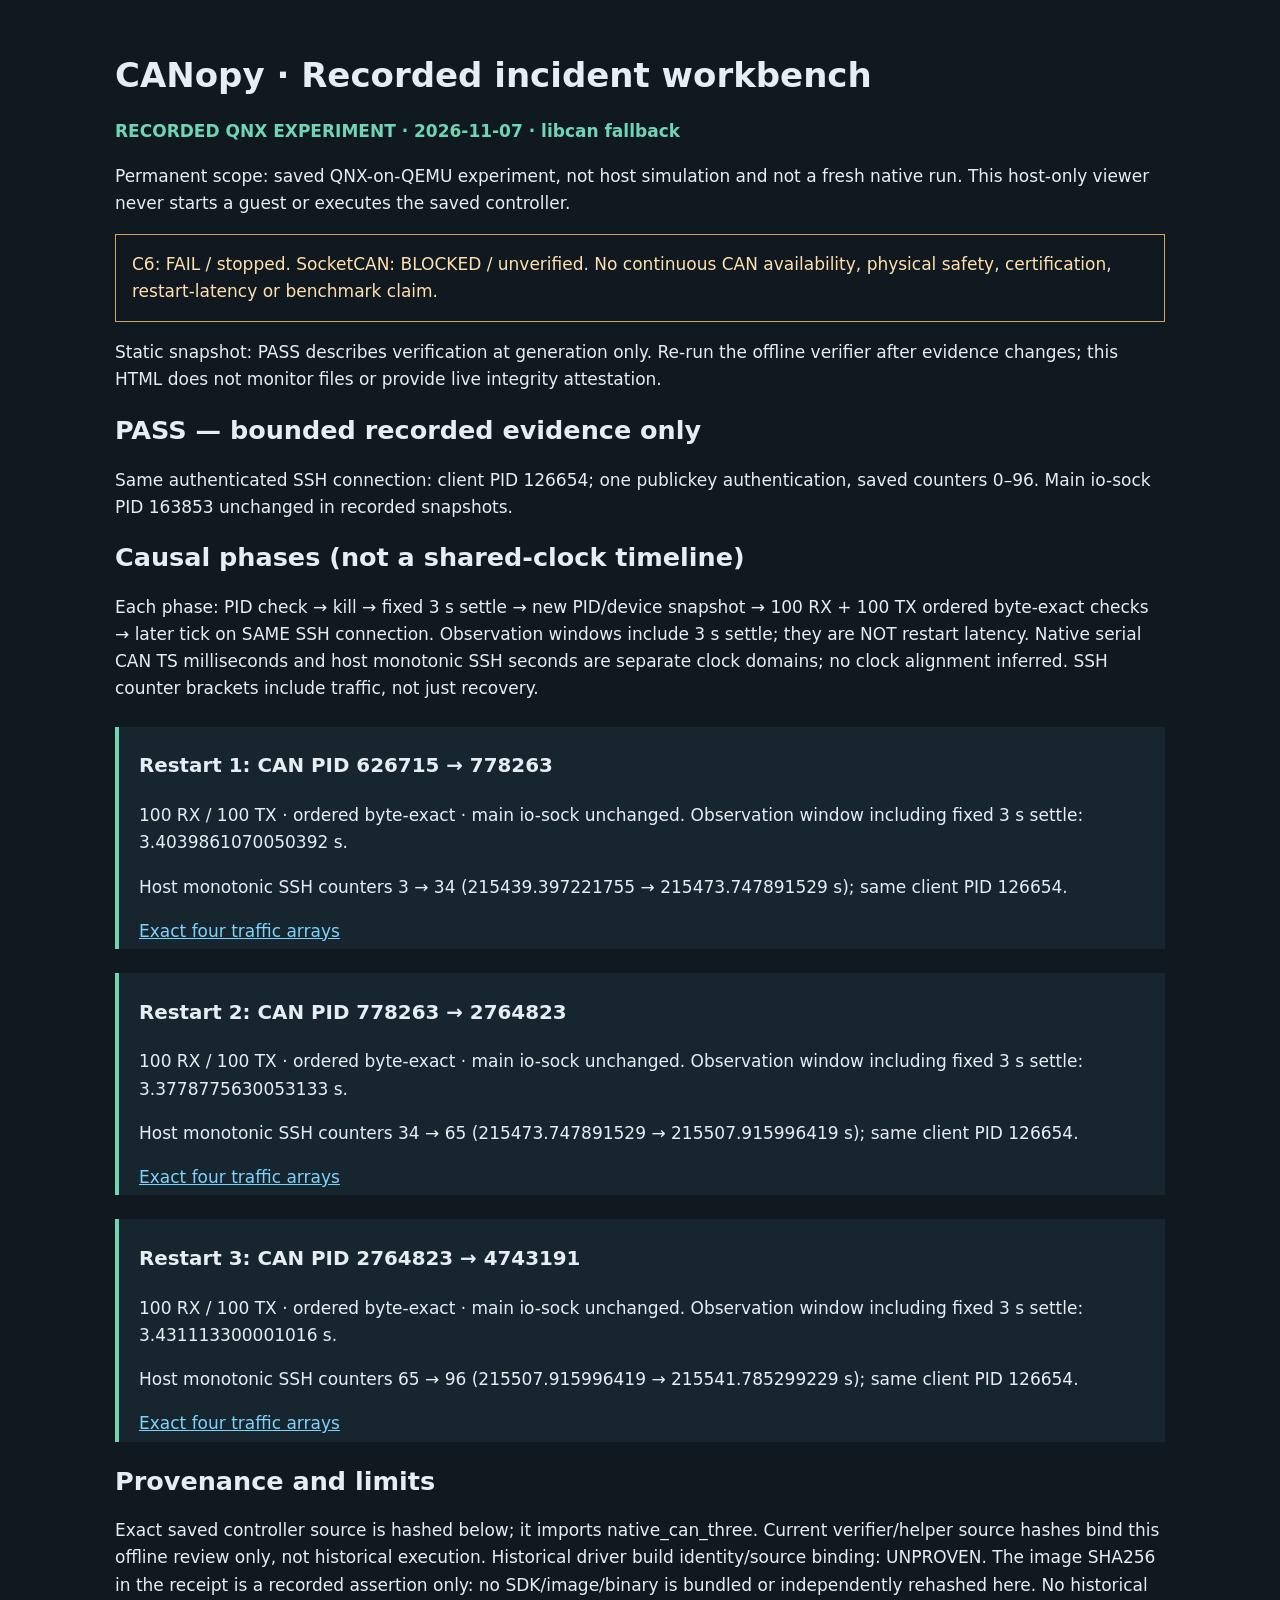
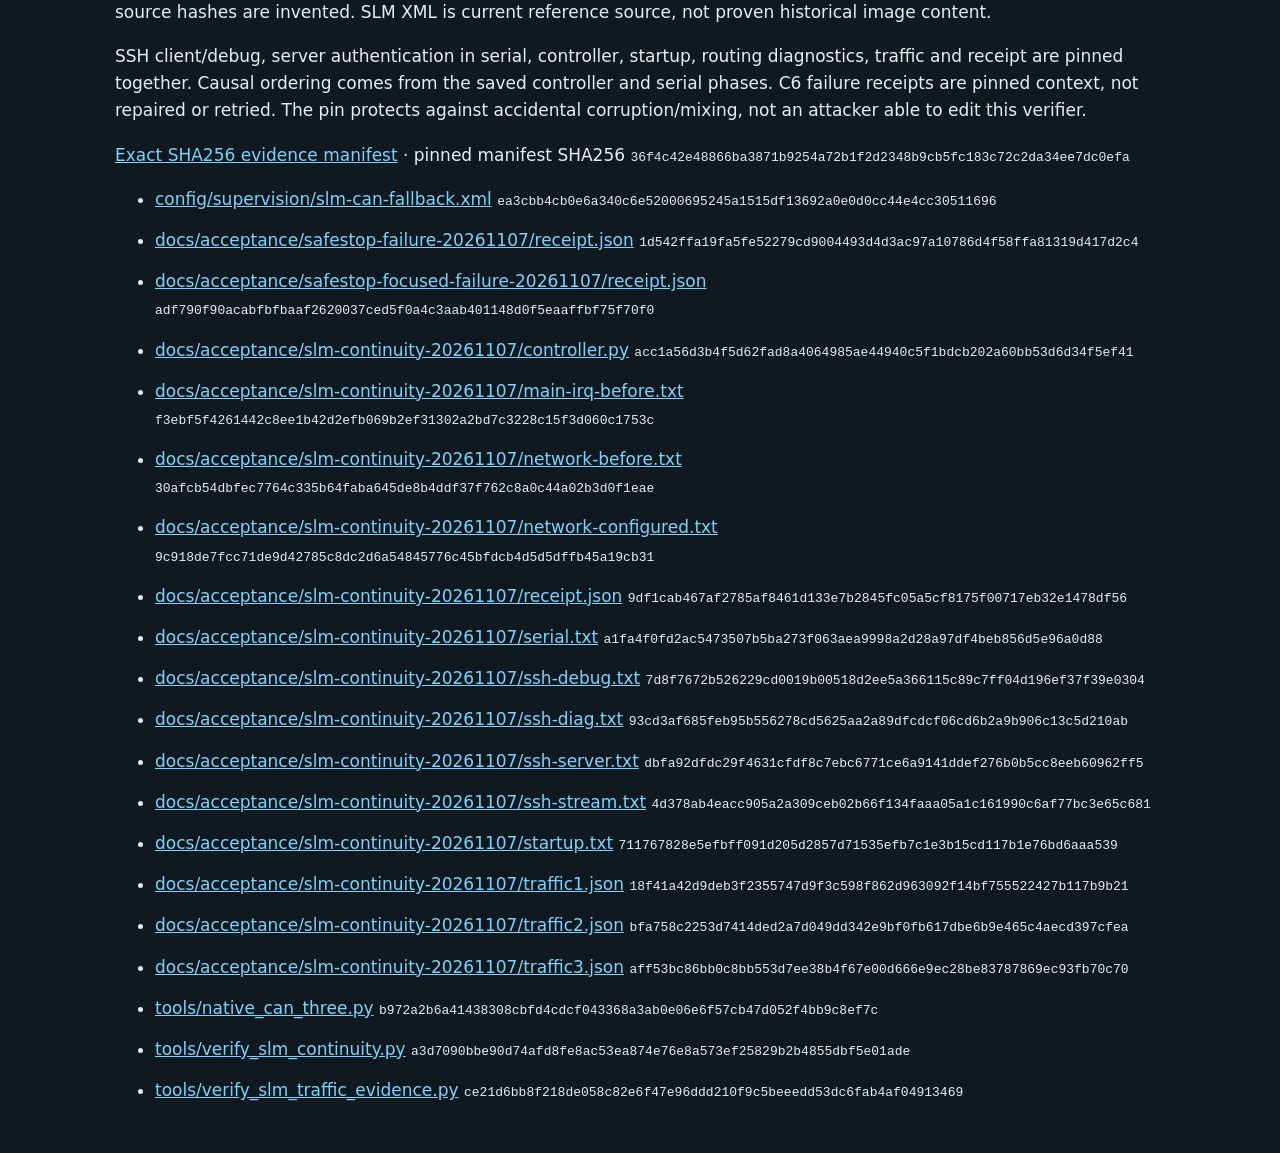
==== docs/workbench/index.html @ f3b4fb09 "feat: add pinned offline recorded incident workbench" ====
<!doctype html><html lang="en"><head><meta charset="utf-8">
<meta name="viewport" content="width=device-width,initial-scale=1">
<meta http-equiv="Content-Security-Policy" content="default-src 'none'; style-src 'unsafe-inline'; base-uri 'none'; form-action 'none'">
<title>CANopy recorded incident workbench</title><style>
body{background:#101820;color:#e6edf3;font:17px/1.6 system-ui,sans-serif;max-width:1050px;margin:auto;padding:32px}h1,h2{line-height:1.2}a{color:#7dd3fc}section{border-left:4px solid #70d6b2;padding:4px 20px;margin:24px 0;background:#17252e}.warning{border:1px solid #d5a45f;padding:16px;color:#ffe1ae}.tag{color:#70d6b2;font-weight:bold}code{overflow-wrap:anywhere;font-size:13px}li{margin:14px 0}pre{white-space:pre-wrap;overflow-wrap:anywhere}
</style></head><body><h1>CANopy · Recorded incident workbench</h1>
<p class="tag">RECORDED QNX EXPERIMENT · 2026-11-07 · libcan fallback</p>
<p>Permanent scope: saved QNX-on-QEMU experiment, not host simulation and not a fresh native run. This host-only viewer never starts a guest or executes the saved controller.</p>
<p class="warning">C6: FAIL / stopped. SocketCAN: BLOCKED / unverified. No continuous CAN availability, physical safety, certification, restart-latency or benchmark claim.</p>
<p>Static snapshot: PASS describes verification at generation only. Re-run the offline verifier after evidence changes; this HTML does not monitor files or provide live integrity attestation.</p>
<h2>PASS — bounded recorded evidence only</h2>
<p>Same authenticated SSH connection: client PID 126654; one publickey authentication, saved counters 0–96. Main io-sock PID 163853 unchanged in recorded snapshots.</p>
<h2>Causal phases (not a shared-clock timeline)</h2>
<p>Each phase: PID check → kill → fixed 3 s settle → new PID/device snapshot → 100 RX + 100 TX ordered byte-exact checks → later tick on SAME SSH connection. Observation windows include 3 s settle; they are NOT restart latency. Native serial CAN TS milliseconds and host monotonic SSH seconds are separate clock domains; no clock alignment inferred. SSH counter brackets include traffic, not just recovery.</p>
<section><h3>Restart 1: CAN PID 626715 → 778263</h3>
<p>100 RX / 100 TX · ordered byte-exact · main io-sock unchanged. Observation window including fixed 3 s settle: 3.4039861070050392 s.</p>
<p>Host monotonic SSH counters 3 → 34 (215439.397221755 → 215473.747891529 s); same client PID 126654.</p>
<a href="../acceptance/slm-continuity-20261107/traffic1.json">Exact four traffic arrays</a>
</section>
<section><h3>Restart 2: CAN PID 778263 → 2764823</h3>
<p>100 RX / 100 TX · ordered byte-exact · main io-sock unchanged. Observation window including fixed 3 s settle: 3.3778775630053133 s.</p>
<p>Host monotonic SSH counters 34 → 65 (215473.747891529 → 215507.915996419 s); same client PID 126654.</p>
<a href="../acceptance/slm-continuity-20261107/traffic2.json">Exact four traffic arrays</a>
</section>
<section><h3>Restart 3: CAN PID 2764823 → 4743191</h3>
<p>100 RX / 100 TX · ordered byte-exact · main io-sock unchanged. Observation window including fixed 3 s settle: 3.431113300001016 s.</p>
<p>Host monotonic SSH counters 65 → 96 (215507.915996419 → 215541.785299229 s); same client PID 126654.</p>
<a href="../acceptance/slm-continuity-20261107/traffic3.json">Exact four traffic arrays</a>
</section>
<h2>Provenance and limits</h2>
<p>Exact saved controller source is hashed below; it imports native_can_three. Current verifier/helper source hashes bind this offline review only, not historical execution. Historical driver build identity/source binding: UNPROVEN. The image SHA256 in the receipt is a recorded assertion only: no SDK/image/binary is bundled or independently rehashed here. No historical source hashes are invented. SLM XML is current reference source, not proven historical image content.</p>
<p>SSH client/debug, server authentication in serial, controller, startup, routing diagnostics, traffic and receipt are pinned together. Causal ordering comes from the saved controller and serial phases. C6 failure receipts are pinned context, not repaired or retried. The pin protects against accidental corruption/mixing, not an attacker able to edit this verifier.</p>
<p><a href="recorded-manifest.json">Exact SHA256 evidence manifest</a> · pinned manifest SHA256 <code>36f4c42e48866ba3871b9254a72b1f2d2348b9cb5fc183c72c2da34ee7dc0efa</code></p>
<ul>
<li><a href="../../config/supervision/slm-can-fallback.xml">config/supervision/slm-can-fallback.xml</a> <code>ea3cbb4cb0e6a340c6e52000695245a1515df13692a0e0d0cc44e4cc30511696</code></li>
<li><a href="../acceptance/safestop-failure-20261107/receipt.json">docs/acceptance/safestop-failure-20261107/receipt.json</a> <code>1d542ffa19fa5fe52279cd9004493d4d3ac97a10786d4f58ffa81319d417d2c4</code></li>
<li><a href="../acceptance/safestop-focused-failure-20261107/receipt.json">docs/acceptance/safestop-focused-failure-20261107/receipt.json</a> <code>adf790f90acabfbfbaaf2620037ced5f0a4c3aab401148d0f5eaaffbf75f70f0</code></li>
<li><a href="../acceptance/slm-continuity-20261107/controller.py">docs/acceptance/slm-continuity-20261107/controller.py</a> <code>acc1a56d3b4f5d62fad8a4064985ae44940c5f1bdcb202a60bb53d6d34f5ef41</code></li>
<li><a href="../acceptance/slm-continuity-20261107/main-irq-before.txt">docs/acceptance/slm-continuity-20261107/main-irq-before.txt</a> <code>f3ebf5f4261442c8ee1b42d2efb069b2ef31302a2bd7c3228c15f3d060c1753c</code></li>
<li><a href="../acceptance/slm-continuity-20261107/network-before.txt">docs/acceptance/slm-continuity-20261107/network-before.txt</a> <code>30afcb54dbfec7764c335b64faba645de8b4ddf37f762c8a0c44a02b3d0f1eae</code></li>
<li><a href="../acceptance/slm-continuity-20261107/network-configured.txt">docs/acceptance/slm-continuity-20261107/network-configured.txt</a> <code>9c918de7fcc71de9d42785c8dc2d6a54845776c45bfdcb4d5d5dffb45a19cb31</code></li>
<li><a href="../acceptance/slm-continuity-20261107/receipt.json">docs/acceptance/slm-continuity-20261107/receipt.json</a> <code>9df1cab467af2785af8461d133e7b2845fc05a5cf8175f00717eb32e1478df56</code></li>
<li><a href="../acceptance/slm-continuity-20261107/serial.txt">docs/acceptance/slm-continuity-20261107/serial.txt</a> <code>a1fa4f0fd2ac5473507b5ba273f063aea9998a2d28a97df4beb856d5e96a0d88</code></li>
<li><a href="../acceptance/slm-continuity-20261107/ssh-debug.txt">docs/acceptance/slm-continuity-20261107/ssh-debug.txt</a> <code>7d8f7672b526229cd0019b00518d2ee5a366115c89c7ff04d196ef37f39e0304</code></li>
<li><a href="../acceptance/slm-continuity-20261107/ssh-diag.txt">docs/acceptance/slm-continuity-20261107/ssh-diag.txt</a> <code>93cd3af685feb95b556278cd5625aa2a89dfcdcf06cd6b2a9b906c13c5d210ab</code></li>
<li><a href="../acceptance/slm-continuity-20261107/ssh-server.txt">docs/acceptance/slm-continuity-20261107/ssh-server.txt</a> <code>dbfa92dfdc29f4631cfdf8c7ebc6771ce6a9141ddef276b0b5cc8eeb60962ff5</code></li>
<li><a href="../acceptance/slm-continuity-20261107/ssh-stream.txt">docs/acceptance/slm-continuity-20261107/ssh-stream.txt</a> <code>4d378ab4eacc905a2a309ceb02b66f134faaa05a1c161990c6af77bc3e65c681</code></li>
<li><a href="../acceptance/slm-continuity-20261107/startup.txt">docs/acceptance/slm-continuity-20261107/startup.txt</a> <code>711767828e5efbff091d205d2857d71535efb7c1e3b15cd117b1e76bd6aaa539</code></li>
<li><a href="../acceptance/slm-continuity-20261107/traffic1.json">docs/acceptance/slm-continuity-20261107/traffic1.json</a> <code>18f41a42d9deb3f2355747d9f3c598f862d963092f14bf755522427b117b9b21</code></li>
<li><a href="../acceptance/slm-continuity-20261107/traffic2.json">docs/acceptance/slm-continuity-20261107/traffic2.json</a> <code>bfa758c2253d7414ded2a7d049dd342e9bf0fb617dbe6b9e465c4aecd397cfea</code></li>
<li><a href="../acceptance/slm-continuity-20261107/traffic3.json">docs/acceptance/slm-continuity-20261107/traffic3.json</a> <code>aff53bc86bb0c8bb553d7ee38b4f67e00d666e9ec28be83787869ec93fb70c70</code></li>
<li><a href="../../tools/native_can_three.py">tools/native_can_three.py</a> <code>b972a2b6a41438308cbfd4cdcf043368a3ab0e06e6f57cb47d052f4bb9c8ef7c</code></li>
<li><a href="../../tools/verify_slm_continuity.py">tools/verify_slm_continuity.py</a> <code>a3d7090bbe90d74afd8fe8ac53ea874e76e8a573ef25829b2b4855dbf5e01ade</code></li>
<li><a href="../../tools/verify_slm_traffic_evidence.py">tools/verify_slm_traffic_evidence.py</a> <code>ce21d6bb8f218de058c82e6f47e96ddd210f9c5beeedd53dc6fab4af04913469</code></li>
</ul></body></html>
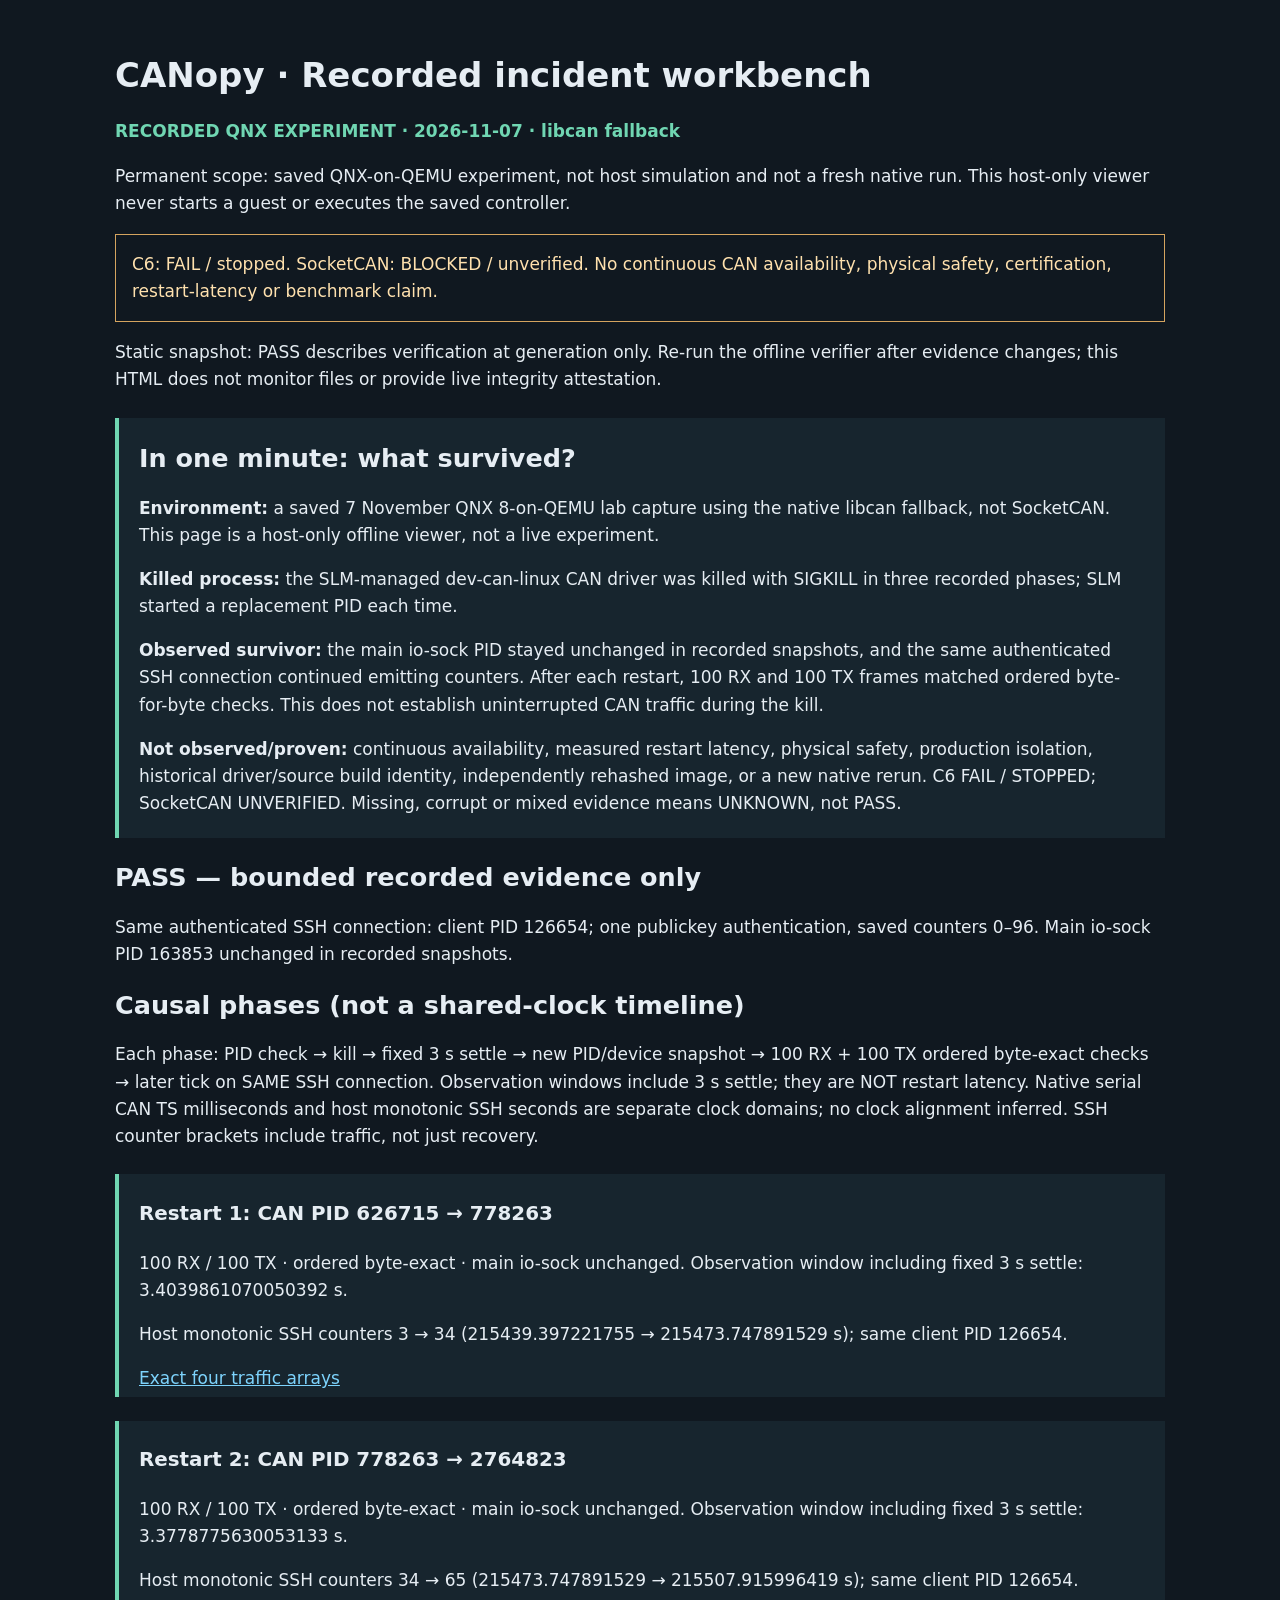
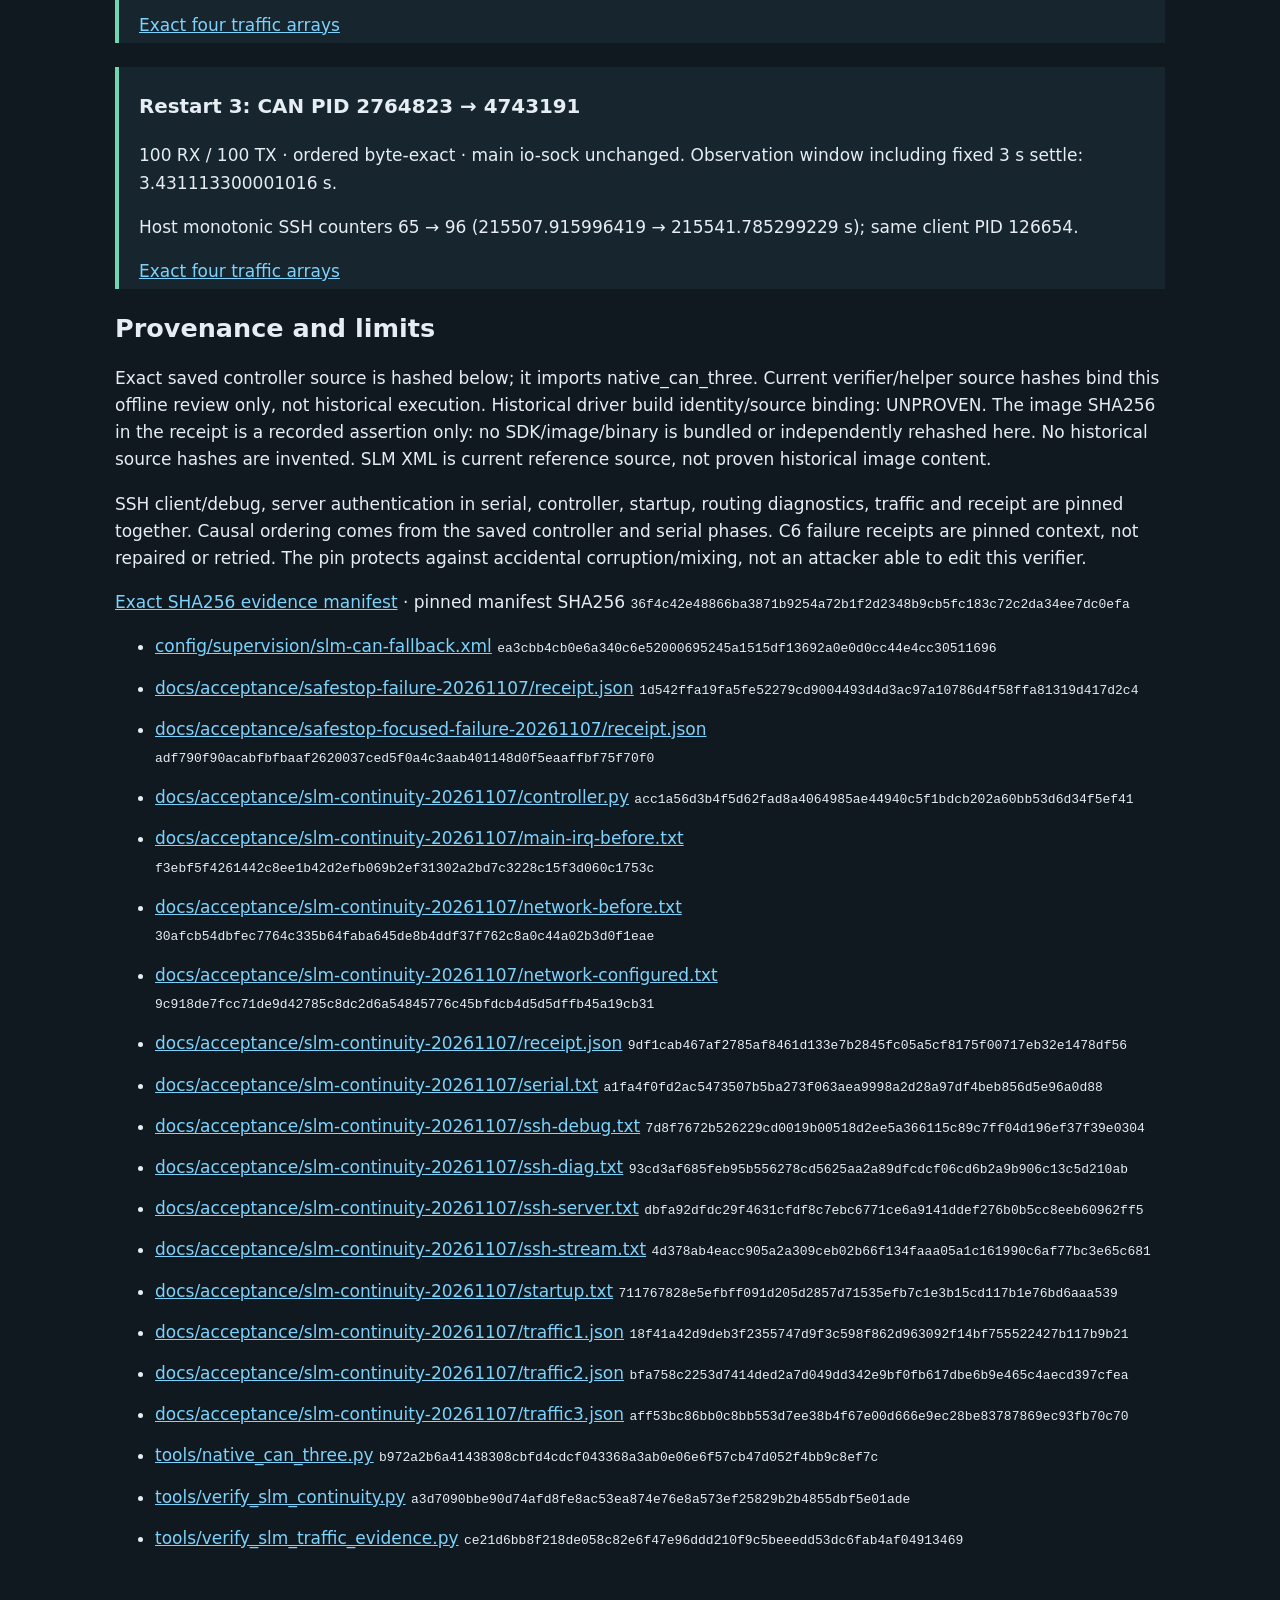
==== commit 9c0e415a: "Clarify bounded incident at a glance and align private completion packets" ====
--- a/docs/workbench/index.html
+++ b/docs/workbench/index.html
@@ -2,12 +2,17 @@
 <meta name="viewport" content="width=device-width,initial-scale=1">
 <meta http-equiv="Content-Security-Policy" content="default-src 'none'; style-src 'unsafe-inline'; base-uri 'none'; form-action 'none'">
 <title>CANopy recorded incident workbench</title><style>
-body{background:#101820;color:#e6edf3;font:17px/1.6 system-ui,sans-serif;max-width:1050px;margin:auto;padding:32px}h1,h2{line-height:1.2}a{color:#7dd3fc}section{border-left:4px solid #70d6b2;padding:4px 20px;margin:24px 0;background:#17252e}.warning{border:1px solid #d5a45f;padding:16px;color:#ffe1ae}.tag{color:#70d6b2;font-weight:bold}code{overflow-wrap:anywhere;font-size:13px}li{margin:14px 0}pre{white-space:pre-wrap;overflow-wrap:anywhere}
+body{overflow-wrap:anywhere;background:#101820;color:#e6edf3;font:17px/1.6 system-ui,sans-serif;max-width:1050px;margin:auto;padding:32px}h1,h2{line-height:1.2}a{color:#7dd3fc}section{border-left:4px solid #70d6b2;padding:4px 20px;margin:24px 0;background:#17252e}.warning{border:1px solid #d5a45f;padding:16px;color:#ffe1ae}.tag{color:#70d6b2;font-weight:bold}code{overflow-wrap:anywhere;font-size:13px}li{margin:14px 0}pre{white-space:pre-wrap;overflow-wrap:anywhere}
 </style></head><body><h1>CANopy · Recorded incident workbench</h1>
 <p class="tag">RECORDED QNX EXPERIMENT · 2026-11-07 · libcan fallback</p>
 <p>Permanent scope: saved QNX-on-QEMU experiment, not host simulation and not a fresh native run. This host-only viewer never starts a guest or executes the saved controller.</p>
 <p class="warning">C6: FAIL / stopped. SocketCAN: BLOCKED / unverified. No continuous CAN availability, physical safety, certification, restart-latency or benchmark claim.</p>
 <p>Static snapshot: PASS describes verification at generation only. Re-run the offline verifier after evidence changes; this HTML does not monitor files or provide live integrity attestation.</p>
+<section aria-label="First-minute summary"><h2>In one minute: what survived?</h2>
+<p><strong>Environment:</strong> a saved 7 November QNX 8-on-QEMU lab capture using the native libcan fallback, not SocketCAN. This page is a host-only offline viewer, not a live experiment.</p>
+<p><strong>Killed process:</strong> the SLM-managed dev-can-linux CAN driver was killed with SIGKILL in three recorded phases; SLM started a replacement PID each time.</p>
+<p><strong>Observed survivor:</strong> the main io-sock PID stayed unchanged in recorded snapshots, and the same authenticated SSH connection continued emitting counters. After each restart, 100 RX and 100 TX frames matched ordered byte-for-byte checks. This does not establish uninterrupted CAN traffic during the kill.</p>
+<p><strong>Not observed/proven:</strong> continuous availability, measured restart latency, physical safety, production isolation, historical driver/source build identity, independently rehashed image, or a new native rerun. C6 FAIL / STOPPED; SocketCAN UNVERIFIED. Missing, corrupt or mixed evidence means UNKNOWN, not PASS.</p></section>
 <h2>PASS — bounded recorded evidence only</h2>
 <p>Same authenticated SSH connection: client PID 126654; one publickey authentication, saved counters 0–96. Main io-sock PID 163853 unchanged in recorded snapshots.</p>
 <h2>Causal phases (not a shared-clock timeline)</h2>
